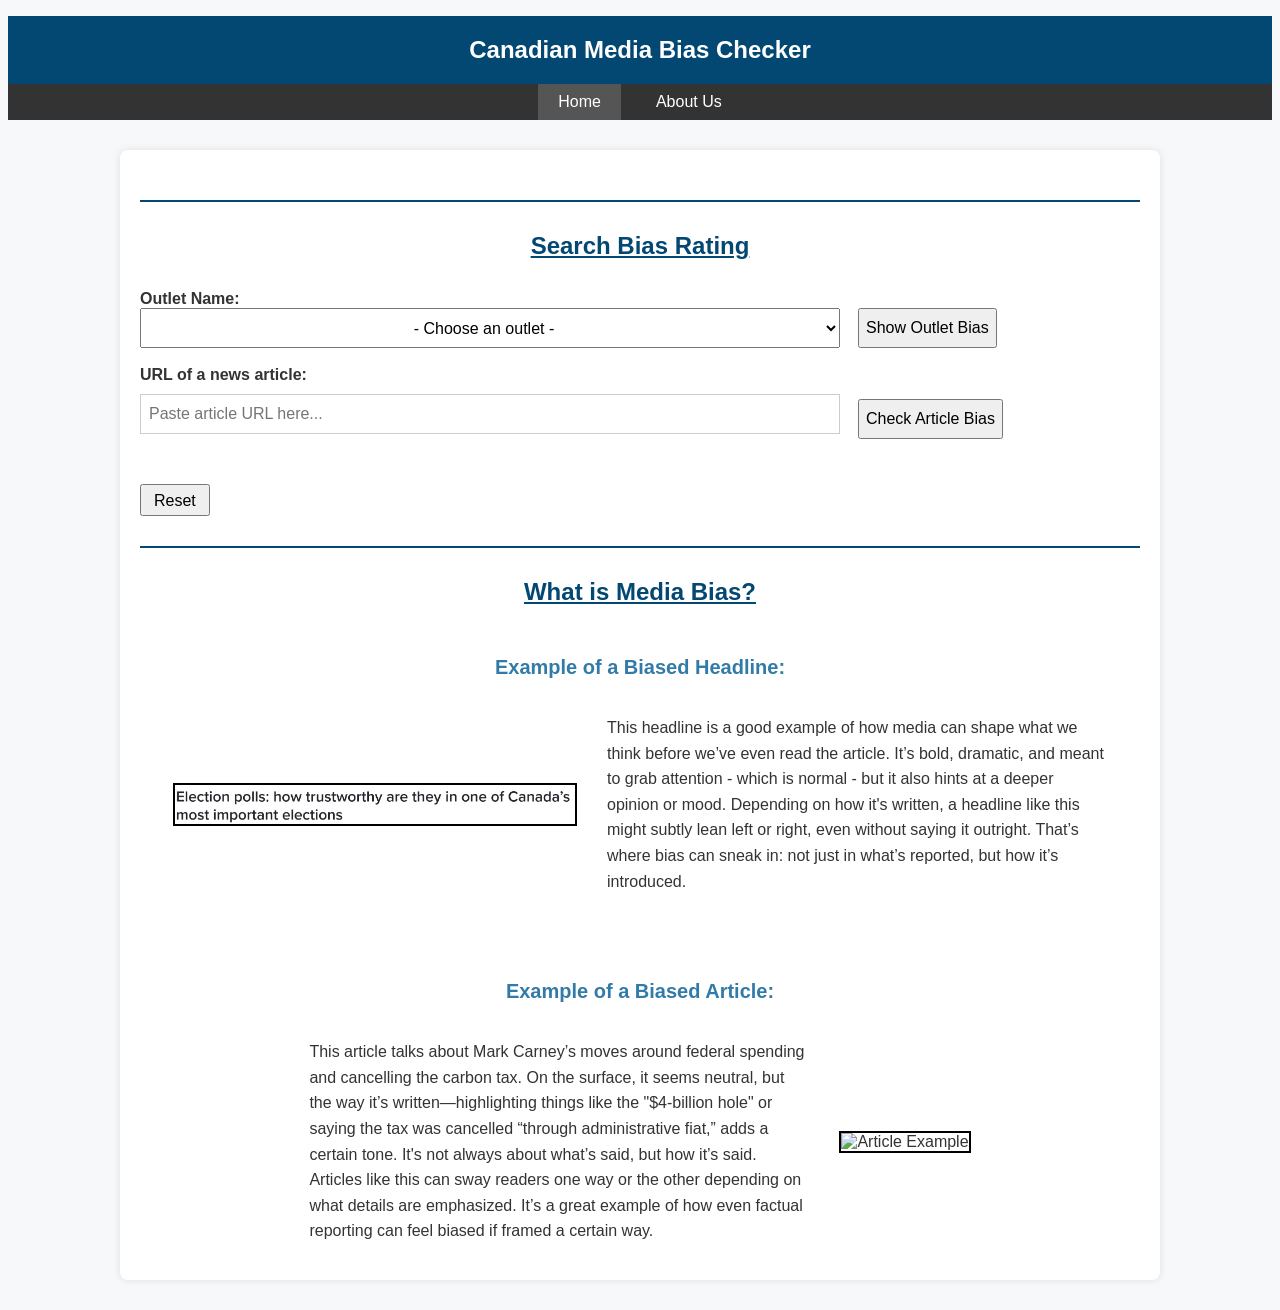
==== templates/index.html @ 25724a42 "Initialize project and add TextCNN backend + training utilities" ====
<!DOCTYPE html>
<html lang="en">
    <head>
        <meta charset="UTF-8">
        <title>Canadian Media Bias Checker</title>
        <!-- Link to external stylesheet -->
        <link rel="stylesheet" href="/static/style.css">
        <!-- Favicon for the webpage -->
        <link rel="icon" type="image/png" href="/static/favicon.png">
    </head>

<body class="body">
    <!-- Main header -->
    <h1 class="header">Canadian Media Bias Checker</h1>

    <!-- Navigation bar -->
    <nav id="main-nav"> 
        <ul>
            <li><a href="/" class="active">Home</a></li>
            <li><a href="/a">About Us</a></li>
        </ul>
    </nav>

    <div class="content">
        <!-- Search Bias Rating Section -->
        <h2 class="subheading" style="text-align: center;">Search Bias Rating</h2>

        <div class="search-section">
            <!-- Dropdown for selecting media outlet -->
            <div class="dropdown-section">
                <label><strong>Outlet Name:</strong></label>
                <div class="inline-group">
                    <select id="outletSelect">
                        <option value="">- Choose an outlet -</option>
                        <option value="Global News">Global News</option>
                        <option value="City News">City News</option>
                        <option value="The Globe and Mail">The Globe and Mail</option>
                        <option value="National Post">National Post</option>
                        <option value="Business Insider">Business Insider</option>
                        <option value="CBC News">CBC News</option>
                    </select>
                    <!-- Button to check outlet bias -->
                    <button class="small-btn" onclick="checkOutletBias()">Show Outlet Bias</button>
                </div>
            </div>
            <br>
            <!-- Input field for article URL -->
            <div class="input-field">
                <label><strong>URL of a news article:</strong></label>
                <div class="inline-group">
                    <input type="text" id="urlInput" placeholder="Paste article URL here..." />
                    <!-- Button to check article bias -->
                    <button class="small-btn" onclick="checkBias()">Check Article Bias</button>
                </div>
            </div>
        </div>
        
        <!-- Reset button -->
        <div class="reset-container">
            <button onclick="resetForm()" class="reset-button">Reset</button>
        </div>

        <!-- Results Section -->
        <div id="response-container">
            <h3 id="result-label" style="display: none;">
                Bias Rating: <span id="result" class="rating"></span>
            </h3>
            <div id="error" class="error" style="display: none;"></div>
        </div>

        <!-- Information Section: What is Media Bias? -->
        <h2 class="subheading" style="text-align: center;">What is Media Bias?</h2>

        <div class="bias-section">
            <!-- Example of a biased headline -->
            <h3 class="bias-title">Example of a Biased Headline:</h3>
            <div class="bias-pair">
                <img src="/static/Headline.png" alt="Headline Example">
                <p>
                    This headline is a good example of how media can shape what we think before we’ve even read the article. 
                    It’s bold, dramatic, and meant to grab attention - which is normal - but it also hints at a deeper opinion or mood. 
                    Depending on how it's written, a headline like this might subtly lean left or right, even without saying it outright. 
                    That’s where bias can sneak in: not just in what’s reported, but how it’s introduced.
                </p>
            </div>

            <!-- Example of a biased article -->
            <h3 class="bias-title right">Example of a Biased Article:</h3>
            <div class="bias-pair right">
                <img src="/static/Article.png" alt="Article Example">
                <p>
                    This article talks about Mark Carney’s moves around federal spending and cancelling the carbon tax. 
                    On the surface, it seems neutral, but the way it’s written—highlighting things like the "$4-billion hole" or saying the tax was cancelled “through administrative fiat,” adds a certain tone. 
                    It's not always about what’s said, but how it’s said. Articles like this can sway readers one way or the other depending on what details are emphasized. 
                    It’s a great example of how even factual reporting can feel biased if framed a certain way.
                </p>
            </div>
        </div>

    <!-- JavaScript Section -->
    <script>
        // Function to check bias of an article based on URL
        async function checkBias() {
            const urlInput = document.getElementById('urlInput');
            const url = urlInput.value.trim();
            const resultDiv = document.getElementById('result');
            const resultLabel = document.getElementById('result-label');
            const errorDiv = document.getElementById('error');
    
            // Reset result and error display
            resultLabel.style.display = "none";
            errorDiv.style.display = "none";
            resultDiv.textContent = "";
    
            // Validate URL input
            if (!url || !url.startsWith("http")) {
                errorDiv.textContent = "Please enter a valid URL (must start with http or https).";
                errorDiv.style.display = "block";
                return;
            }
    
            try {
                // Send POST request to backend
                const response = await fetch("/classify", {
                    method: "POST",
                    headers: {
                        "Content-Type": "application/json"
                    },
                    body: JSON.stringify({ url })
                });
    
                const data = await response.json();
    
                // Display result or error
                if (data.error) {
                    errorDiv.textContent = data.error;
                    errorDiv.style.display = "block";
                } else {
                    resultDiv.textContent = data.bias;
                    resultLabel.style.display = "block";
                }
    
            } catch (error) {
                errorDiv.textContent = "Could not connect to the backend server.";
                errorDiv.style.display = "block";
            }
        }
    
        // Function to check bias of a selected media outlet
        function checkOutletBias() {
            const outlet = document.getElementById('outletSelect').value;
            const resultDiv = document.getElementById('result');
            const resultLabel = document.getElementById('result-label');
            const errorDiv = document.getElementById('error');
    
            // Reset result and error display
            resultLabel.style.display = "none";
            errorDiv.style.display = "none";
            resultDiv.textContent = "";
    
            // Predefined outlet bias ratings
            const outletRatings = {
                "Global News": "Neutral",
                "City News": "Left-Neutral",
                "The Globe and Mail": "Left",
                "National Post": "Neutral",
                "Business Insider": "Left",
                "CBC News": "Left-Neutral"
            };
    
            // Validate outlet selection
            if (!outlet) {
                errorDiv.textContent = "Please select a media outlet.";
                errorDiv.style.display = "block";
                return;
            }
    
            // Display bias rating
            const rating = outletRatings[outlet] || "Unrated";
            resultDiv.textContent = rating;
            resultLabel.style.display = "block";
        }

        // Function to reset the form and clear results
        function resetForm() {
            document.getElementById('urlInput').value = "";
            document.getElementById('outletSelect').selectedIndex = 0;

            document.getElementById('result').textContent = "";
            document.getElementById('result-label').style.display = "none";

            const errorDiv = document.getElementById('error');
            errorDiv.textContent = "";
            errorDiv.style.display = "none";
        }
    </script>            

</body>
</html>
---- static/style.css ----
.body {
  font-family: Arial, sans-serif;
  background-color: #f6f8fa;
  color: #333;
}

.header {
  background-color: #024873;
  color: white;
  padding: 20px;
  text-align: center;
  margin-bottom: 0;
}

h1 {
  color: #2c3e50;
  font-size: 24px;
  text-align: center;
}

input[type="text"] {
  width: 100%;
  padding: 12px;
  font-size: 16px;
  border: 1px solid #ccc;
  margin-top: 10px;
  margin-bottom: 20px;
}

input, select {
  padding: 10px;
  font-size: 16px;
  width: 300px;
  margin-right: 10px;
}

.content {
  max-width: 1000px;
  margin: 30px auto;
  padding: 20px;
  background-color: white;
  border-radius: 8px;
  box-shadow: 0px 0px 8px rgba(0, 0, 0, 0.1);
}

button {
  cursor: pointer;
}

#result {
  margin-top: 30px;
  font-size: 18px;
  font-weight: bold;
}

.dropdown-section {
  margin-top: 30px;
}

.rating {
  text-decoration: underline;
  color: rgb(255, 213, 0);
}

#result-label {
  background-color: black;
  font-size: larger;
  color: white;
}

.error {
  color: red;
  font-weight: bold;
}

#response-container {
  text-align: center;
}

.reset-button {
  font-size: 16px;
  padding: 6px 12px;
  height: 32px;
}

.small-btn {
  font-size: 16px;
  height: 40px;
  line-height: 1;
  box-sizing: border-box;
}

#urlInput, #outletSelect {
  width: 700px;
  height: 40px;
}

#outletSelect {
  text-align: center;
}

.search-section {
  justify-content: center;
  gap: 20px;
  margin-bottom: 30px;
  flex-wrap: wrap;
}

.inline-group {
  display: flex;
  align-items: center;
  gap: 8px;
}

.inline-group select,
.inline-group input {
  height: 36px;
  font-size: 16px;
  padding: 8px;
  box-sizing: border-box;
}

/* What is bias section */
.subheading {
  margin-top: 30px;
  color: #024873;
  border-top: 2px solid #024873;
  padding-top: 30px;
  text-decoration: underline;
  font-weight: bold;
}

.bias-title {
  font-size: 20px;
  color: #327ba8;
  padding-top: 10px;
  margin-bottom: 0;
  text-align: center;
}

.bias-section {
  display: flex;
  flex-direction: column;
  gap: 40px;
}

.bias-pair {
  display: flex;
  align-items: center;
  gap: 30px;
  justify-content: center;
  margin-top: -20px;
}

.bias-pair img {
  max-width: 40%;
  height: auto;
  border: 2px solid black;
}

.bias-pair p {
  width: 50%;
  font-size: 16px;
  line-height: 1.6;
}

.bias-pair.right {
  flex-direction: row-reverse;
}

/* About Page Styling */
.paragraph {
  line-height: 1.6;
  margin-bottom: 20px;
}

.feature-list {
  margin: 15px 0 25px 20px;
}

.contact a {
  color: #024873;
  font-weight: bold;
  text-decoration: none;
}

.contact a:hover {
  text-decoration: underline;
}

.backlink a {
  display: inline-block;
  margin-top: 20px;
  text-decoration: none;
  color: #036;
  font-weight: bold;
}

.backlink a:hover {
  text-decoration: underline;
}

/* Navigation Bar */
nav#main-nav {
  background-color: #333;
  margin-bottom: 0;
  padding-bottom: 0;
}

nav#main-nav ul {
  display: flex;
  justify-content: center;
  align-items: center;
  list-style: none;
  margin: 0;
  padding: 0;
  gap: 15px;
}

nav#main-nav ul li {
  flex: 0 0 auto;
}

nav#main-nav ul li a {
  display: block;
  padding: 10px 20px;
  text-align: center;
  color: #fff;
  text-decoration: none;
  font-size: 16px;
  background-color: #333;
  line-height: 1;
}

nav#main-nav ul li a:hover {
  background-color: #e91c24;
}

nav#main-nav ul li a.active {
  background-color: #555;
}
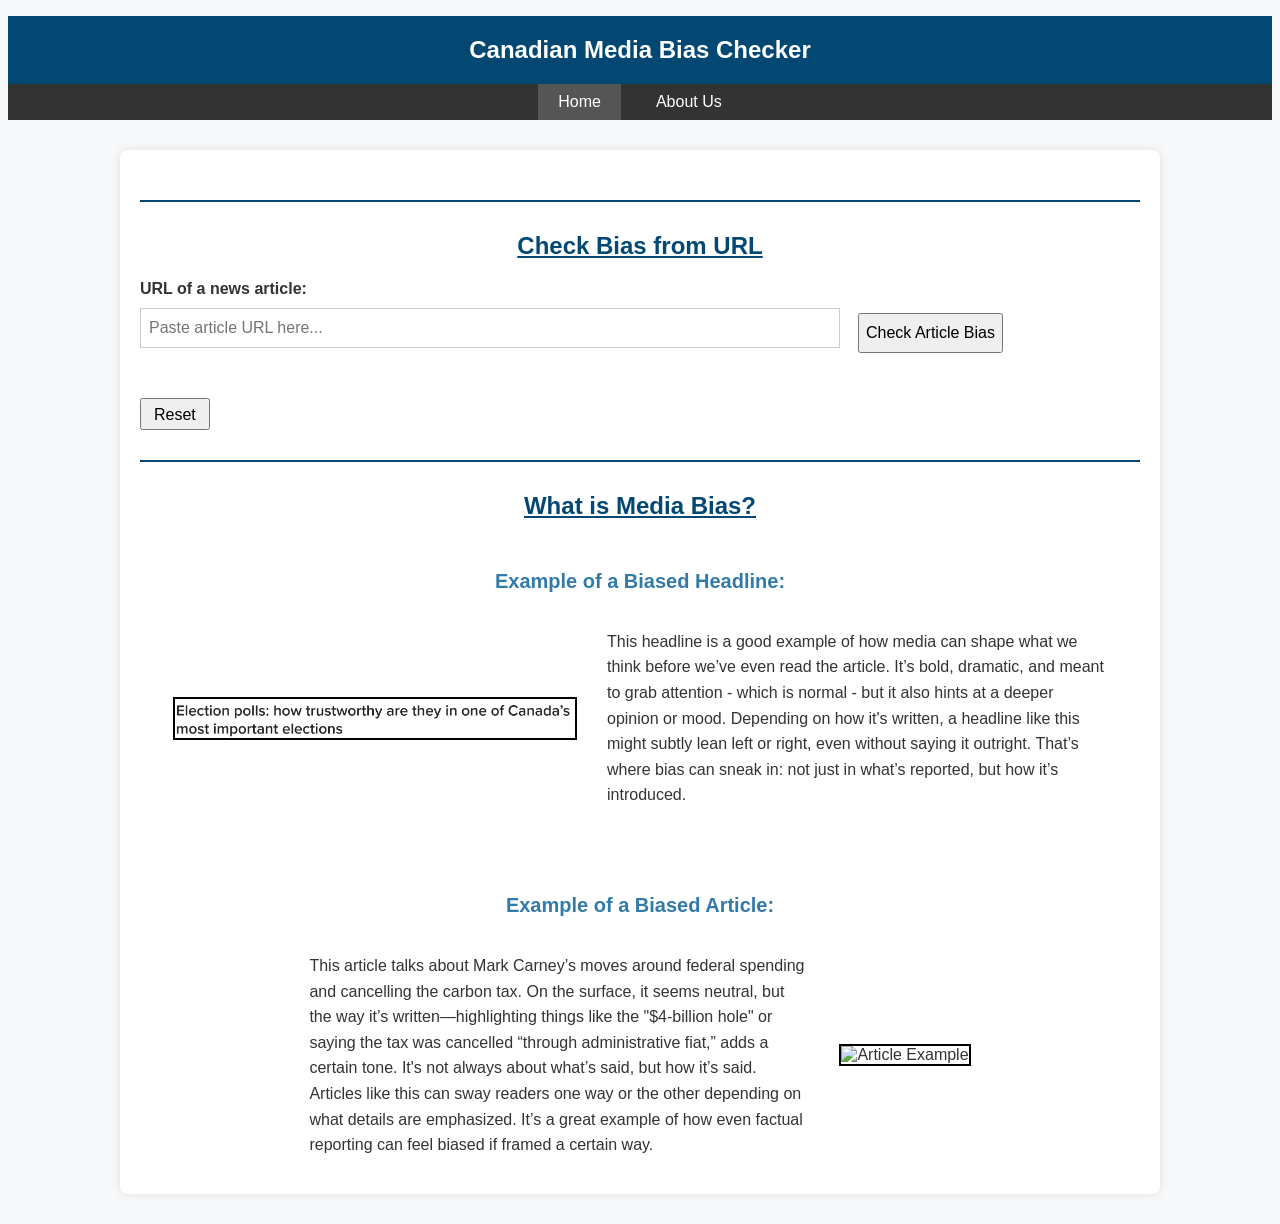
==== commit 79c1f5ac: "Update project data and scripts" ====
--- a/templates/index.html
+++ b/templates/index.html
@@ -10,10 +10,8 @@
     </head>
 
 <body class="body">
-    <!-- Main header -->
     <h1 class="header">Canadian Media Bias Checker</h1>
 
-    <!-- Navigation bar -->
     <nav id="main-nav"> 
         <ul>
             <li><a href="/" class="active">Home</a></li>
@@ -23,27 +21,9 @@
 
     <div class="content">
         <!-- Search Bias Rating Section -->
-        <h2 class="subheading" style="text-align: center;">Search Bias Rating</h2>
+        <h2 class="subheading" style="text-align: center;">Check Bias from URL</h2>
 
         <div class="search-section">
-            <!-- Dropdown for selecting media outlet -->
-            <div class="dropdown-section">
-                <label><strong>Outlet Name:</strong></label>
-                <div class="inline-group">
-                    <select id="outletSelect">
-                        <option value="">- Choose an outlet -</option>
-                        <option value="Global News">Global News</option>
-                        <option value="City News">City News</option>
-                        <option value="The Globe and Mail">The Globe and Mail</option>
-                        <option value="National Post">National Post</option>
-                        <option value="Business Insider">Business Insider</option>
-                        <option value="CBC News">CBC News</option>
-                    </select>
-                    <!-- Button to check outlet bias -->
-                    <button class="small-btn" onclick="checkOutletBias()">Show Outlet Bias</button>
-                </div>
-            </div>
-            <br>
             <!-- Input field for article URL -->
             <div class="input-field">
                 <label><strong>URL of a news article:</strong></label>
@@ -146,45 +126,9 @@
             }
         }
     
-        // Function to check bias of a selected media outlet
-        function checkOutletBias() {
-            const outlet = document.getElementById('outletSelect').value;
-            const resultDiv = document.getElementById('result');
-            const resultLabel = document.getElementById('result-label');
-            const errorDiv = document.getElementById('error');
-    
-            // Reset result and error display
-            resultLabel.style.display = "none";
-            errorDiv.style.display = "none";
-            resultDiv.textContent = "";
-    
-            // Predefined outlet bias ratings
-            const outletRatings = {
-                "Global News": "Neutral",
-                "City News": "Left-Neutral",
-                "The Globe and Mail": "Left",
-                "National Post": "Neutral",
-                "Business Insider": "Left",
-                "CBC News": "Left-Neutral"
-            };
-    
-            // Validate outlet selection
-            if (!outlet) {
-                errorDiv.textContent = "Please select a media outlet.";
-                errorDiv.style.display = "block";
-                return;
-            }
-    
-            // Display bias rating
-            const rating = outletRatings[outlet] || "Unrated";
-            resultDiv.textContent = rating;
-            resultLabel.style.display = "block";
-        }
-
         // Function to reset the form and clear results
         function resetForm() {
             document.getElementById('urlInput').value = "";
-            document.getElementById('outletSelect').selectedIndex = 0;
 
             document.getElementById('result').textContent = "";
             document.getElementById('result-label').style.display = "none";
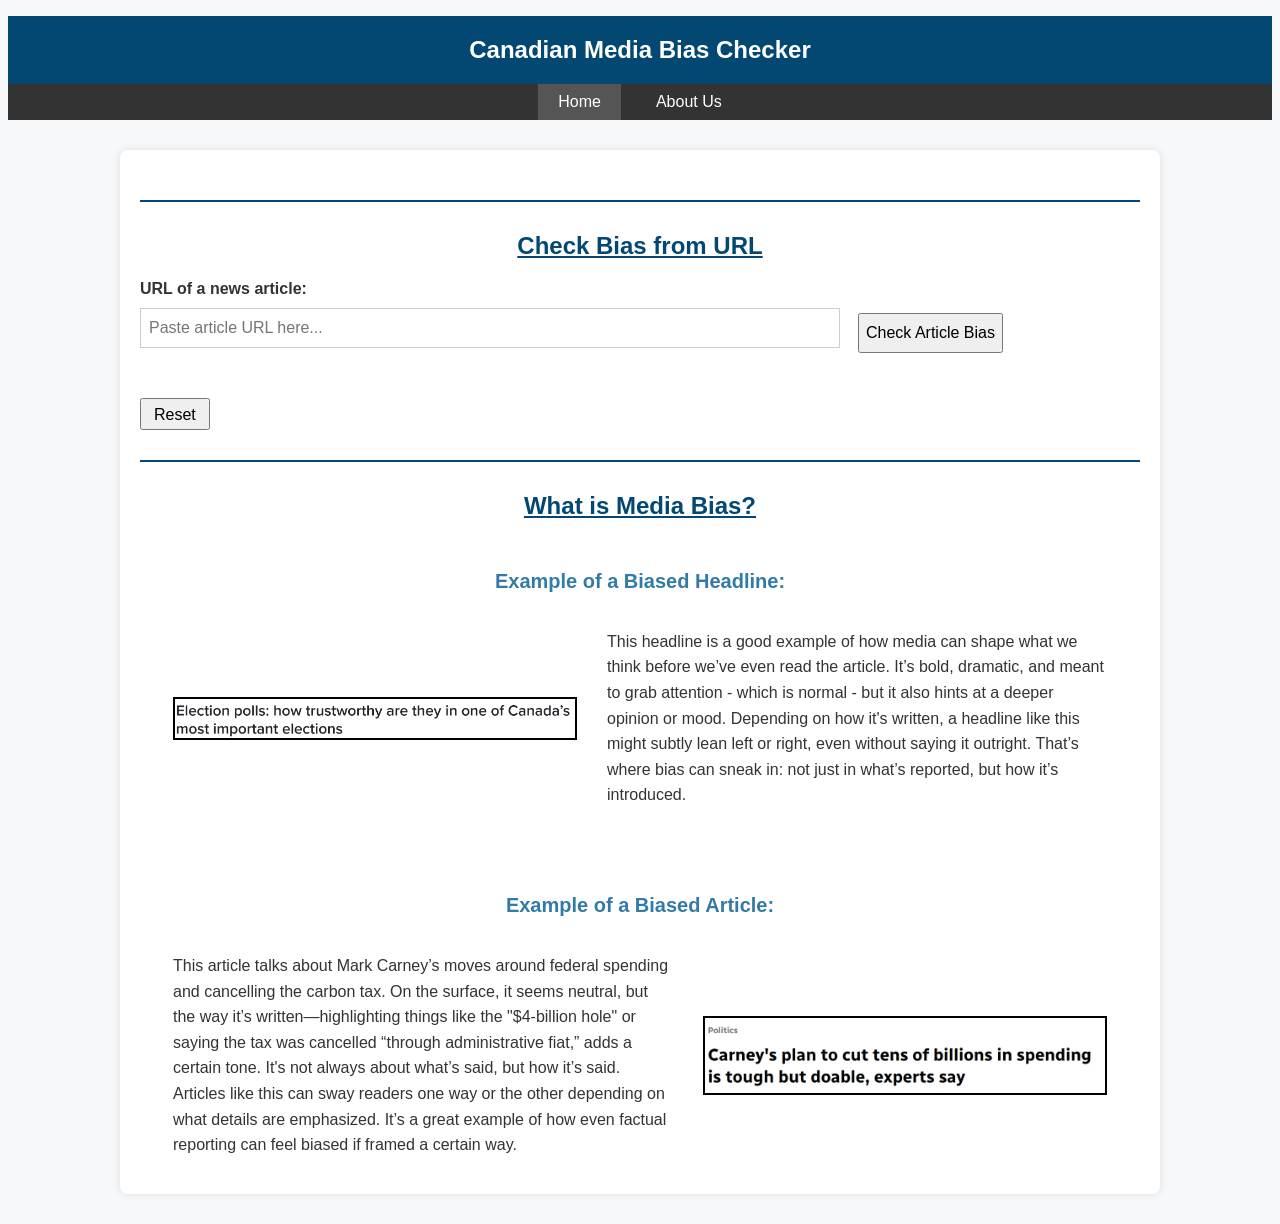
==== commit 12249d56: "Integrate BABE dataset, balance splits, and simplify quickstart" ====
--- a/templates/index.html
+++ b/templates/index.html
@@ -35,12 +35,10 @@
             </div>
         </div>
         
-        <!-- Reset button -->
         <div class="reset-container">
             <button onclick="resetForm()" class="reset-button">Reset</button>
         </div>
 
-        <!-- Results Section -->
         <div id="response-container">
             <h3 id="result-label" style="display: none;">
                 Bias Rating: <span id="result" class="rating"></span>
@@ -48,14 +46,12 @@
             <div id="error" class="error" style="display: none;"></div>
         </div>
 
-        <!-- Information Section: What is Media Bias? -->
         <h2 class="subheading" style="text-align: center;">What is Media Bias?</h2>
 
         <div class="bias-section">
-            <!-- Example of a biased headline -->
             <h3 class="bias-title">Example of a Biased Headline:</h3>
             <div class="bias-pair">
-                <img src="/static/Headline.png" alt="Headline Example">
+                <img src="/static/Headline.png" alt="Article title election polls: how trustworthy are they in one of Canadas most important elections?">
                 <p>
                     This headline is a good example of how media can shape what we think before we’ve even read the article. 
                     It’s bold, dramatic, and meant to grab attention - which is normal - but it also hints at a deeper opinion or mood. 
@@ -64,10 +60,9 @@
                 </p>
             </div>
 
-            <!-- Example of a biased article -->
             <h3 class="bias-title right">Example of a Biased Article:</h3>
             <div class="bias-pair right">
-                <img src="/static/Article.png" alt="Article Example">
+                <img src="/static/Article.png" alt="Article title Carneys plan to cut tens of billions in spending is tough but doable, experts say">
                 <p>
                     This article talks about Mark Carney’s moves around federal spending and cancelling the carbon tax. 
                     On the surface, it seems neutral, but the way it’s written—highlighting things like the "$4-billion hole" or saying the tax was cancelled “through administrative fiat,” adds a certain tone. 
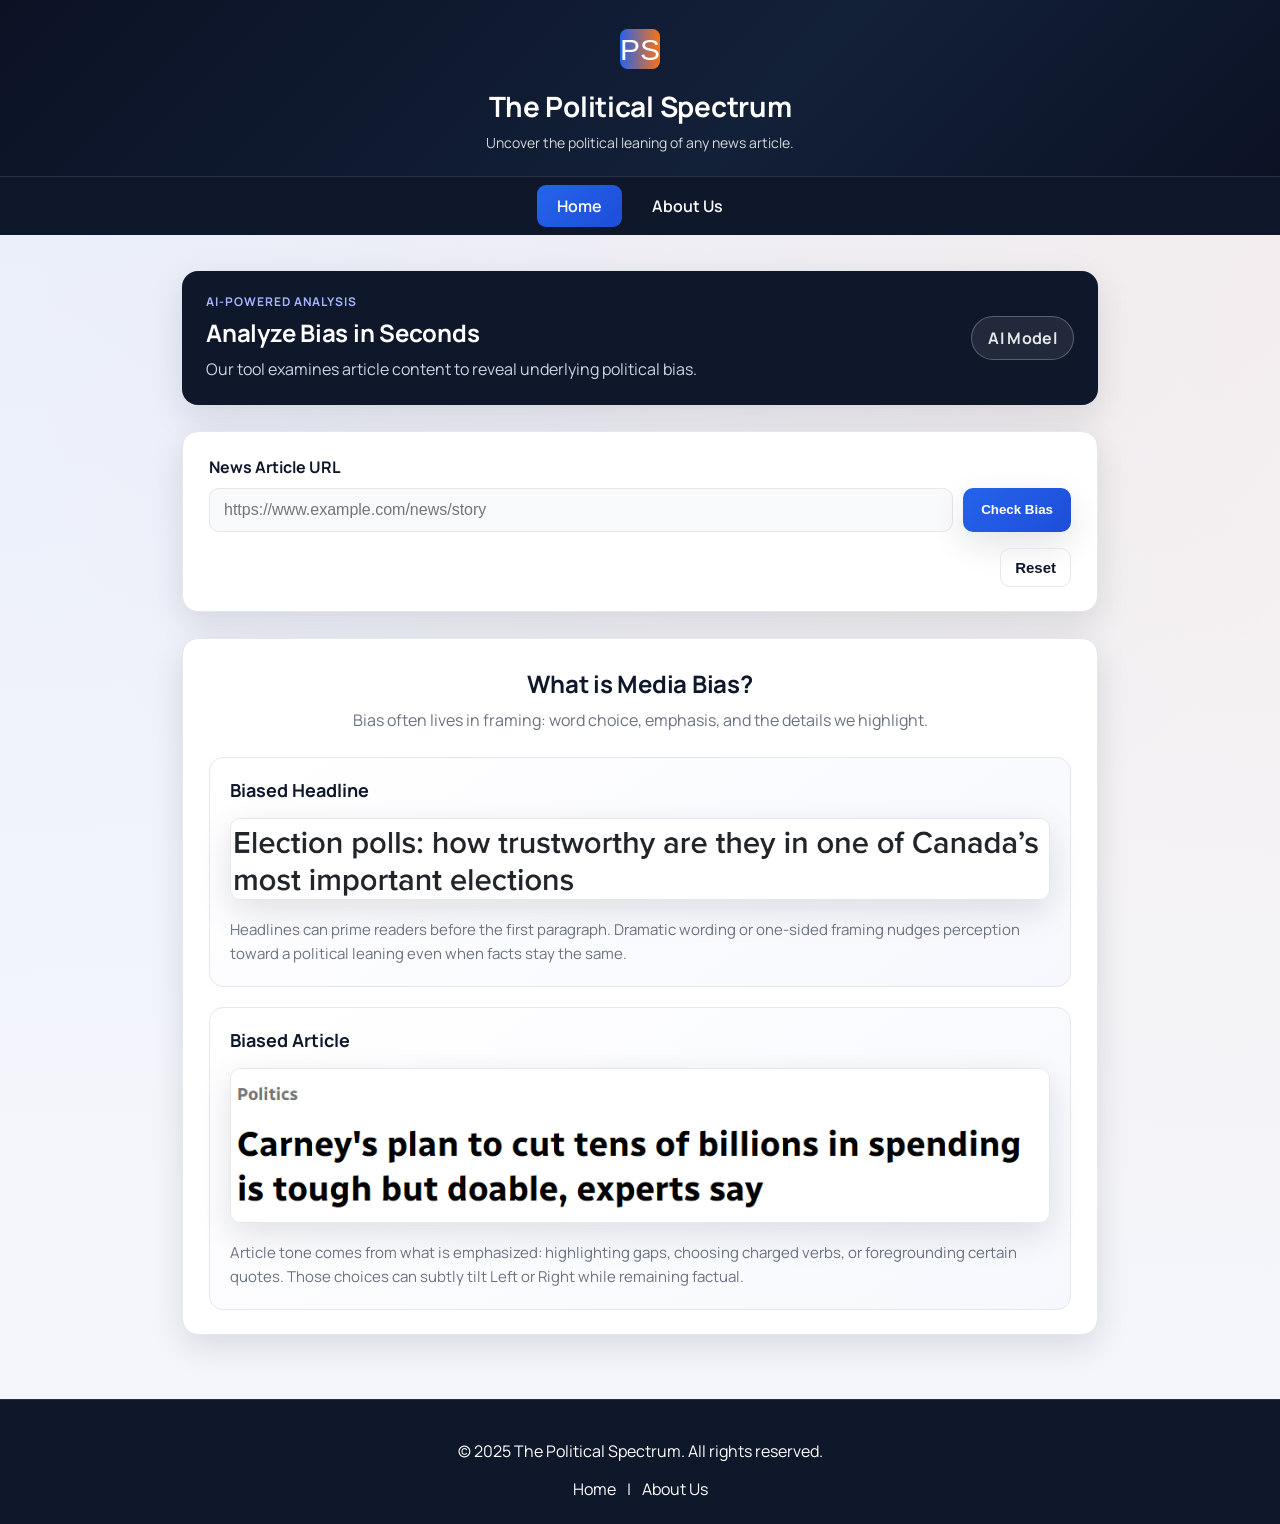
==== commit e2ca9206: "Update UI styling and add latest metrics" ====
--- a/templates/index.html
+++ b/templates/index.html
@@ -2,15 +2,19 @@
 <html lang="en">
     <head>
         <meta charset="UTF-8">
-        <title>Canadian Media Bias Checker</title>
-        <!-- Link to external stylesheet -->
+        <title>The Political Spectrum</title>
         <link rel="stylesheet" href="/static/style.css">
-        <!-- Favicon for the webpage -->
-        <link rel="icon" type="image/png" href="/static/favicon.png">
+        <link rel="icon" type="image/svg+xml" href="/static/logo.svg">
     </head>
 
 <body class="body">
-    <h1 class="header">Canadian Media Bias Checker</h1>
+    <header class="header">
+        <a href="/">
+            <img src="/static/logo.svg" alt="The Political Spectrum Logo" class="logo">
+        </a>
+        <h1 class="page-title">The Political Spectrum</h1>
+        <p class="tagline">Uncover the political leaning of any news article.</p>
+    </header>
 
     <nav id="main-nav"> 
         <ul>
@@ -19,120 +23,145 @@
         </ul>
     </nav>
 
-    <div class="content">
-        <!-- Search Bias Rating Section -->
-        <h2 class="subheading" style="text-align: center;">Check Bias from URL</h2>
+    <main class="content">
+        <section class="hero">
+            <div>
+                <p class="kicker">AI-Powered Analysis</p>
+                <h2 class="subheading">Analyze Bias in Seconds</h2>
+                <p class="lede">Our tool examines article content to reveal underlying political bias.</p>
+            </div>
+            <div class="pill">AI Model</div>
+        </section>
 
-        <div class="search-section">
-            <!-- Input field for article URL -->
+        <section class="panel">
             <div class="input-field">
-                <label><strong>URL of a news article:</strong></label>
+                <label class="field-label">News Article URL</label>
                 <div class="inline-group">
-                    <input type="text" id="urlInput" placeholder="Paste article URL here..." />
-                    <!-- Button to check article bias -->
-                    <button class="small-btn" onclick="checkBias()">Check Article Bias</button>
+                    <input type="text" id="urlInput" placeholder="https://www.example.com/news/story" aria-label="News article URL" />
+                    <button class="primary-btn small-btn" onclick="checkBias()">Check Bias</button>
                 </div>
             </div>
-        </div>
-        
-        <div class="reset-container">
-            <button onclick="resetForm()" class="reset-button">Reset</button>
-        </div>
 
-        <div id="response-container">
-            <h3 id="result-label" style="display: none;">
-                Bias Rating: <span id="result" class="rating"></span>
-            </h3>
-            <div id="error" class="error" style="display: none;"></div>
-        </div>
+            <div id="loader" class="loader is-hidden"></div>
 
-        <h2 class="subheading" style="text-align: center;">What is Media Bias?</h2>
+            <div id="response-container" class="is-hidden">
+                <div id="error" class="error is-hidden"></div>
+                <div id="result-display" class="is-hidden">
+                    <h3 class="result-title">Analysis Complete</h3>
+                    <p class="article-title"><strong>Article:</strong> <span id="articleTitle"></span></p>
+                    <div class="bias-rating">
+                        <p class="rating-label">Bias Rating:</p>
+                        <p id="result" class="rating"></p>
+                    </div>
+                </div>
+            </div>
+            <div class="actions">
+                <button onclick="resetForm()" class="ghost-btn reset-button">Reset</button>
+            </div>
+        </section>
 
-        <div class="bias-section">
-            <h3 class="bias-title">Example of a Biased Headline:</h3>
-            <div class="bias-pair">
-                <img src="/static/Headline.png" alt="Article title election polls: how trustworthy are they in one of Canadas most important elections?">
-                <p>
-                    This headline is a good example of how media can shape what we think before we’ve even read the article. 
-                    It’s bold, dramatic, and meant to grab attention - which is normal - but it also hints at a deeper opinion or mood. 
-                    Depending on how it's written, a headline like this might subtly lean left or right, even without saying it outright. 
-                    That’s where bias can sneak in: not just in what’s reported, but how it’s introduced.
-                </p>
+        <section class="panel">
+            <div class="section-header">
+                <h2 class="subheading centered">What is Media Bias?</h2>
+                <p class="lede">Bias often lives in framing: word choice, emphasis, and the details we highlight.</p>
             </div>
 
-            <h3 class="bias-title right">Example of a Biased Article:</h3>
-            <div class="bias-pair right">
-                <img src="/static/Article.png" alt="Article title Carneys plan to cut tens of billions in spending is tough but doable, experts say">
-                <p>
-                    This article talks about Mark Carney’s moves around federal spending and cancelling the carbon tax. 
-                    On the surface, it seems neutral, but the way it’s written—highlighting things like the "$4-billion hole" or saying the tax was cancelled “through administrative fiat,” adds a certain tone. 
-                    It's not always about what’s said, but how it’s said. Articles like this can sway readers one way or the other depending on what details are emphasized. 
-                    It’s a great example of how even factual reporting can feel biased if framed a certain way.
-                </p>
+            <div class="bias-section">
+                <div class="bias-card">
+                    <h3 class="bias-title">Biased Headline</h3>
+                    <div class="bias-pair">
+                        <img src="/static/Headline.png" alt="Example headline about election polls and their trustworthiness">
+                        <p>
+                            Headlines can prime readers before the first paragraph. Dramatic wording or one-sided framing
+                            nudges perception toward a political leaning even when facts stay the same.
+                        </p>
+                    </div>
+                </div>
+
+                <div class="bias-card">
+                    <h3 class="bias-title">Biased Article</h3>
+                    <div class="bias-pair right">
+                        <img src="/static/Article.png" alt="Example article about budget cuts and carbon tax decisions">
+                        <p>
+                            Article tone comes from what is emphasized: highlighting gaps, choosing charged verbs, or
+                            foregrounding certain quotes. Those choices can subtly tilt Left or Right while remaining factual.
+                        </p>
+                    </div>
+                </div>
             </div>
-        </div>
+        </section>
+    </main>
 
-    <!-- JavaScript Section -->
+    <footer class="footer">
+        <p>&copy; 2025 The Political Spectrum. All rights reserved.</p>
+        <nav class="footer-nav">
+            <a href="/">Home</a> | <a href="/a">About Us</a>
+        </nav>
+    </footer>
+
     <script>
-        // Function to check bias of an article based on URL
         async function checkBias() {
             const urlInput = document.getElementById('urlInput');
             const url = urlInput.value.trim();
-            const resultDiv = document.getElementById('result');
-            const resultLabel = document.getElementById('result-label');
+            const loader = document.getElementById('loader');
+            const responseContainer = document.getElementById('response-container');
             const errorDiv = document.getElementById('error');
-    
-            // Reset result and error display
-            resultLabel.style.display = "none";
-            errorDiv.style.display = "none";
-            resultDiv.textContent = "";
-    
-            // Validate URL input
+            const resultDisplay = document.getElementById('result-display');
+            const articleTitle = document.getElementById('articleTitle');
+            const result = document.getElementById('result');
+
+            // Reset previous results and errors
+            errorDiv.classList.add('is-hidden');
+            resultDisplay.classList.add('is-hidden');
+            responseContainer.classList.add('is-hidden');
+            loader.classList.remove('is-hidden');
+
             if (!url || !url.startsWith("http")) {
                 errorDiv.textContent = "Please enter a valid URL (must start with http or https).";
-                errorDiv.style.display = "block";
+                errorDiv.classList.remove('is-hidden');
+                responseContainer.classList.remove('is-hidden');
+                loader.classList.add('is-hidden');
                 return;
             }
-    
+
             try {
-                // Send POST request to backend
                 const response = await fetch("/classify", {
                     method: "POST",
-                    headers: {
-                        "Content-Type": "application/json"
-                    },
+                    headers: { "Content-Type": "application/json" },
                     body: JSON.stringify({ url })
                 });
-    
+
                 const data = await response.json();
-    
-                // Display result or error
+
+                loader.classList.add('is-hidden');
+                responseContainer.classList.remove('is-hidden');
+
                 if (data.error) {
                     errorDiv.textContent = data.error;
-                    errorDiv.style.display = "block";
+                    errorDiv.classList.remove('is-hidden');
                 } else {
-                    resultDiv.textContent = data.bias;
-                    resultLabel.style.display = "block";
+                    articleTitle.textContent = data.title;
+                    result.textContent = data.bias;
+                    result.className = `rating ${data.bias.toLowerCase()}`;
+                    resultDisplay.classList.remove('is-hidden');
                 }
-    
+
             } catch (error) {
+                loader.classList.add('is-hidden');
+                responseContainer.classList.remove('is-hidden');
                 errorDiv.textContent = "Could not connect to the backend server.";
-                errorDiv.style.display = "block";
+                errorDiv.classList.remove('is-hidden');
             }
         }
-    
-        // Function to reset the form and clear results
+
         function resetForm() {
             document.getElementById('urlInput').value = "";
-
-            document.getElementById('result').textContent = "";
-            document.getElementById('result-label').style.display = "none";
-
-            const errorDiv = document.getElementById('error');
-            errorDiv.textContent = "";
-            errorDiv.style.display = "none";
+            document.getElementById('response-container').classList.add('is-hidden');
+            document.getElementById('error').classList.add('is-hidden');
+            document.getElementById('result-display').classList.add('is-hidden');
+            document.getElementById('loader').classList.add('is-hidden');
         }
-    </script>            
+    </script>
 
 </body>
 </html>
--- a/static/style.css
+++ b/static/style.css
@@ -1,210 +1,82 @@
+@import url('https://fonts.googleapis.com/css2?family=Manrope:wght@400;500;600;700&display=swap');
+
+:root {
+  --navy: #0f172a;
+  --blue: #2563eb;
+  --accent: #f97316;
+  --paper: #f4f6fb;
+  --card: #ffffff;
+  --ink: #1f2937;
+  --muted: #6b7280;
+  --border: #e5e7eb;
+  --shadow: 0 12px 34px rgba(15, 23, 42, 0.12);
+  --radius-lg: 16px;
+  --radius-md: 12px;
+
+  /* Bias colors */
+  --left-bg: #eef2ff;
+  --left-text: #4338ca;
+  --right-bg: #fef2f2;
+  --right-text: #b91c1c;
+  --neutral-bg: #f3f4f6;
+  --neutral-text: #1f2937;
+}
+
+* {
+  box-sizing: border-box;
+}
+
 .body {
-  font-family: Arial, sans-serif;
-  background-color: #f6f8fa;
-  color: #333;
+  margin: 0;
+  font-family: 'Manrope', 'Segoe UI', sans-serif;
+  color: var(--ink);
+  background: radial-gradient(120% 80% at 0% 0%, rgba(37, 99, 235, 0.06), transparent),
+              radial-gradient(100% 70% at 100% 20%, rgba(249, 115, 22, 0.06), transparent),
+              var(--paper);
+  display: flex;
+  flex-direction: column;
+  min-height: 100vh;
 }
 
 .header {
-  background-color: #024873;
-  color: white;
-  padding: 20px;
   text-align: center;
-  margin-bottom: 0;
-}
-
-h1 {
-  color: #2c3e50;
-  font-size: 24px;
-  text-align: center;
-}
-
-input[type="text"] {
-  width: 100%;
-  padding: 12px;
-  font-size: 16px;
-  border: 1px solid #ccc;
-  margin-top: 10px;
-  margin-bottom: 20px;
-}
-
-input, select {
-  padding: 10px;
-  font-size: 16px;
-  width: 300px;
-  margin-right: 10px;
-}
-
-.content {
-  max-width: 1000px;
-  margin: 30px auto;
-  padding: 20px;
-  background-color: white;
-  border-radius: 8px;
-  box-shadow: 0px 0px 8px rgba(0, 0, 0, 0.1);
-}
-
-button {
-  cursor: pointer;
-}
-
-#result {
-  margin-top: 30px;
-  font-size: 18px;
-  font-weight: bold;
-}
-
-.dropdown-section {
-  margin-top: 30px;
-}
-
-.rating {
-  text-decoration: underline;
-  color: rgb(255, 213, 0);
-}
-
-#result-label {
-  background-color: black;
-  font-size: larger;
-  color: white;
-}
-
-.error {
-  color: red;
-  font-weight: bold;
-}
-
-#response-container {
-  text-align: center;
-}
-
-.reset-button {
-  font-size: 16px;
-  padding: 6px 12px;
-  height: 32px;
-}
-
-.small-btn {
-  font-size: 16px;
-  height: 40px;
-  line-height: 1;
-  box-sizing: border-box;
-}
-
-#urlInput, #outletSelect {
-  width: 700px;
-  height: 40px;
-}
-
-#outletSelect {
-  text-align: center;
-}
-
-.search-section {
-  justify-content: center;
-  gap: 20px;
-  margin-bottom: 30px;
-  flex-wrap: wrap;
-}
-
-.inline-group {
-  display: flex;
+  padding: 24px 20px;
+  background: linear-gradient(135deg, #0b1224 0%, #122038 60%, #0b1224 100%);
+  color: #fff;
+  display: flex;
+  flex-direction: column;
   align-items: center;
   gap: 8px;
 }
 
-.inline-group select,
-.inline-group input {
-  height: 36px;
-  font-size: 16px;
-  padding: 8px;
-  box-sizing: border-box;
-}
-
-/* What is bias section */
-.subheading {
-  margin-top: 30px;
-  color: #024873;
-  border-top: 2px solid #024873;
-  padding-top: 30px;
-  text-decoration: underline;
-  font-weight: bold;
-}
-
-.bias-title {
-  font-size: 20px;
-  color: #327ba8;
-  padding-top: 10px;
-  margin-bottom: 0;
-  text-align: center;
-}
-
-.bias-section {
-  display: flex;
-  flex-direction: column;
-  gap: 40px;
-}
-
-.bias-pair {
-  display: flex;
-  align-items: center;
-  gap: 30px;
-  justify-content: center;
-  margin-top: -20px;
-}
-
-.bias-pair img {
-  max-width: 40%;
-  height: auto;
-  border: 2px solid black;
-}
-
-.bias-pair p {
-  width: 50%;
-  font-size: 16px;
-  line-height: 1.6;
-}
-
-.bias-pair.right {
-  flex-direction: row-reverse;
-}
-
-/* About Page Styling */
-.paragraph {
-  line-height: 1.6;
-  margin-bottom: 20px;
-}
-
-.feature-list {
-  margin: 15px 0 25px 20px;
-}
-
-.contact a {
-  color: #024873;
-  font-weight: bold;
-  text-decoration: none;
-}
-
-.contact a:hover {
-  text-decoration: underline;
-}
-
-.backlink a {
-  display: inline-block;
-  margin-top: 20px;
-  text-decoration: none;
-  color: #036;
-  font-weight: bold;
-}
-
-.backlink a:hover {
-  text-decoration: underline;
-}
-
-/* Navigation Bar */
+.logo {
+    width: 50px;
+    height: 50px;
+    transition: transform 0.2s ease-in-out;
+}
+
+.logo:hover {
+    transform: scale(1.1);
+}
+
+.page-title {
+  margin: 0;
+  font-size: 28px;
+  letter-spacing: -0.01em;
+  color: #fff;
+}
+
+.tagline {
+  margin: 0;
+  max-width: 720px;
+  color: rgba(255, 255, 255, 0.82);
+  font-size: 14px;
+}
+
 nav#main-nav {
-  background-color: #333;
-  margin-bottom: 0;
-  padding-bottom: 0;
+  background-color: #0f172a;
+  padding: 0 20px;
+  border-top: 1px solid rgba(255, 255, 255, 0.1);
 }
 
 nav#main-nav ul {
@@ -213,29 +85,436 @@
   align-items: center;
   list-style: none;
   margin: 0;
-  padding: 0;
-  gap: 15px;
-}
-
-nav#main-nav ul li {
-  flex: 0 0 auto;
+  padding: 8px 0;
+  gap: 10px;
 }
 
 nav#main-nav ul li a {
   display: block;
   padding: 10px 20px;
+  color: #fff;
+  text-decoration: none;
+  font-weight: 600;
+  border-radius: 9px;
+  transition: all 0.2s ease;
+}
+
+nav#main-nav ul li a:hover {
+  background-color: rgba(255, 255, 255, 0.16);
+}
+
+nav#main-nav ul li a.active {
+  background: linear-gradient(135deg, #2563eb, #1d4ed8);
+  color: #fff;
+}
+
+.content {
+  max-width: 960px;
+  margin: 36px auto 64px;
+  padding: 0 22px;
+  flex: 1;
+}
+
+.hero {
+  display: flex;
+  align-items: center;
+  justify-content: space-between;
+  gap: 24px;
+  padding: 22px 24px;
+  background: #0f172a;
+  color: #e5e7eb;
+  border-radius: var(--radius-lg);
+  box-shadow: var(--shadow);
+}
+
+.kicker {
+  color: #a5b4fc;
+  font-weight: 700;
+  text-transform: uppercase;
+  letter-spacing: 0.08em;
+  margin: 0 0 6px;
+  font-size: 12px;
+}
+
+.subheading {
+  margin: 4px 0 8px;
+  color: var(--navy);
+  font-size: 24px;
+  letter-spacing: -0.01em;
+  text-decoration: none;
+}
+
+.centered {
   text-align: center;
-  color: #fff;
+}
+
+.lede {
+  margin: 0;
+  color: var(--muted);
+  line-height: 1.6;
+}
+
+.hero .subheading {
+  color: #fff;
+}
+
+.hero .lede {
+  color: #cbd5e1;
+}
+
+.pill {
+  background: rgba(255, 255, 255, 0.08);
+  color: #e5e7eb;
+  border-radius: 999px;
+  padding: 10px 16px;
+  font-weight: 700;
+  letter-spacing: 0.02em;
+  border: 1px solid rgba(255, 255, 255, 0.25);
+  white-space: nowrap;
+}
+
+.panel {
+  background: var(--card);
+  border-radius: 16px;
+  padding: 24px 26px;
+  margin-top: 26px;
+  border: 1px solid var(--border);
+  box-shadow: var(--shadow);
+}
+
+h1, h2, h3 {
+  color: var(--navy);
+  margin: 0;
+}
+
+a {
+  color: var(--blue);
   text-decoration: none;
+}
+
+a:hover {
+  color: #1d4ed8;
+  text-decoration: underline;
+}
+
+.input-field {
+  display: flex;
+  flex-direction: column;
+  gap: 10px;
+}
+
+.field-label {
+  font-weight: 700;
+  color: var(--navy);
+}
+
+.inline-group {
+  display: flex;
+  align-items: center;
+  gap: 10px;
+  flex-wrap: wrap;
+}
+
+input[type="text"] {
+  flex: 1;
+  min-width: 260px;
+  padding: 12px 14px;
   font-size: 16px;
-  background-color: #333;
+  border: 1px solid var(--border);
+  border-radius: 10px;
+  background: #f8fafc;
+  transition: border-color 0.2s ease, box-shadow 0.2s ease;
+}
+
+input[type="text"]:focus {
+  outline: none;
+  border-color: var(--blue);
+  box-shadow: 0 0 0 3px rgba(37, 99, 235, 0.2);
+}
+
+button {
+  border: none;
+  cursor: pointer;
+  font-weight: 700;
+  transition: transform 0.1s ease, box-shadow 0.2s ease, background-color 0.2s ease;
+}
+
+.primary-btn {
+  background: linear-gradient(135deg, #2563eb, #1d4ed8);
+  color: #fff;
+  padding: 11px 18px;
+  border-radius: 10px;
+  box-shadow: var(--shadow);
+}
+
+.primary-btn:hover {
+  transform: translateY(-1px);
+}
+
+.ghost-btn {
+  background: transparent;
+  color: var(--navy);
+  padding: 10px 14px;
+  border-radius: 10px;
+  border: 1px solid var(--border);
+}
+
+.ghost-btn:hover {
+  border-color: var(--navy);
+}
+
+.small-btn {
+  height: 44px;
   line-height: 1;
 }
 
-nav#main-nav ul li a:hover {
-  background-color: #e91c24;
-}
-
-nav#main-nav ul li a.active {
-  background-color: #555;
-}
+.reset-button {
+  font-size: 15px;
+}
+
+.actions {
+  display: flex;
+  justify-content: flex-end;
+  margin-top: 16px;
+}
+
+.loader {
+  border: 4px solid #f3f3f3;
+  border-top: 4px solid var(--blue);
+  border-radius: 50%;
+  width: 40px;
+  height: 40px;
+  animation: spin 1s linear infinite;
+  margin: 20px auto;
+}
+
+@keyframes spin {
+  0% { transform: rotate(0deg); }
+  100% { transform: rotate(360deg); }
+}
+
+#response-container {
+  margin-top: 18px;
+  padding: 16px;
+  border-radius: 12px;
+  background-color: #f8fafc;
+  border: 1px solid var(--border);
+}
+
+#result-display {
+    text-align: center;
+}
+
+.result-title {
+  margin: 0 0 12px;
+  font-size: 20px;
+}
+
+.article-title {
+    margin: 0 0 12px;
+    color: var(--muted);
+}
+
+.bias-rating {
+    display: flex;
+    justify-content: center;
+    align-items: center;
+    gap: 12px;
+}
+
+.rating-label {
+    font-weight: 700;
+    color: var(--navy);
+}
+
+.rating {
+  font-weight: 700;
+  padding: 8px 16px;
+  border-radius: 8px;
+  text-transform: uppercase;
+  letter-spacing: 0.05em;
+  font-size: 16px;
+}
+
+.rating.left {
+    background-color: var(--left-bg);
+    color: var(--left-text);
+}
+
+.rating.right {
+    background-color: var(--right-bg);
+    color: var(--right-text);
+}
+
+.rating.neutral {
+    background-color: var(--neutral-bg);
+    color: var(--neutral-text);
+}
+
+.error {
+  color: #b91c1c;
+  font-weight: 700;
+  margin-top: 10px;
+  text-align: center;
+  background-color: #fef2f2;
+  padding: 12px;
+  border-radius: 8px;
+  border: 1px solid #fecaca;
+}
+
+.is-hidden {
+  display: none !important;
+}
+
+.section-header {
+  text-align: center;
+  margin-bottom: 24px;
+}
+
+.bias-section {
+  display: grid;
+  gap: 20px;
+}
+
+.bias-card {
+  background: linear-gradient(145deg, #ffffff, #f6f8fd);
+  border: 1px solid var(--border);
+  border-radius: 14px;
+  padding: 20px;
+}
+
+.bias-title {
+  font-size: 18px;
+  color: var(--navy);
+  margin: 0 0 16px;
+}
+
+.bias-pair {
+  display: flex;
+  align-items: flex-start;
+  gap: 18px;
+  flex-wrap: wrap;
+}
+
+.bias-pair img {
+  flex: 0 0 320px;
+  max-width: 100%;
+  border-radius: 10px;
+  border: 1px solid var(--border);
+  box-shadow: var(--shadow);
+}
+
+.bias-pair p {
+  flex: 1;
+  min-width: 260px;
+  font-size: 15px;
+  line-height: 1.6;
+  color: var(--muted);
+  margin: 0;
+}
+
+.bias-pair.right {
+  flex-direction: row-reverse;
+}
+
+.paragraph {
+  line-height: 1.6;
+  margin: 0 0 16px;
+  color: var(--muted);
+}
+
+.contact a {
+  color: var(--blue);
+  font-weight: 700;
+}
+
+.tab-container {
+  margin-top: 14px;
+  padding: 16px;
+  border: 1px solid var(--border);
+  border-radius: 14px;
+  background-color: #f8fafc;
+}
+
+.tab-buttons {
+  display: flex;
+  gap: 10px;
+  margin-bottom: 12px;
+  flex-wrap: wrap;
+  justify-content: center;
+}
+
+.tab-btn {
+  padding: 10px 14px;
+  border-radius: 10px;
+  border: 1px solid var(--border);
+  background-color: #fff;
+  cursor: pointer;
+  font-weight: 700;
+  color: var(--navy);
+  min-width: 110px;
+}
+
+.tab-btn.active,
+.tab-btn:hover {
+  background-color: var(--navy);
+  color: #fff;
+}
+
+.tab-content {
+  display: none;
+  animation: fadeIn 0.2s ease-in;
+}
+
+.tab-content.active {
+  display: block;
+}
+
+@keyframes fadeIn {
+  from { opacity: 0; }
+  to { opacity: 1; }
+}
+
+.footer {
+    background-color: #0f172a;
+    color: #fff;
+    padding: 24px 20px;
+    text-align: center;
+    margin-top: auto;
+    border-top: 1px solid rgba(255, 255, 255, 0.1);
+}
+
+.footer-nav a {
+    color: #fff;
+    text-decoration: none;
+    margin: 0 8px;
+}
+
+.footer-nav a:hover {
+    text-decoration: underline;
+}
+
+@media (max-width: 768px) {
+  .hero {
+    flex-direction: column;
+    align-items: flex-start;
+    text-align: center;
+  }
+
+  .pill {
+    align-self: center;
+  }
+
+  nav#main-nav ul {
+    flex-wrap: wrap;
+  }
+
+  .bias-pair {
+      flex-direction: column;
+      align-items: center;
+  }
+
+  .bias-pair.right {
+      flex-direction: column;
+  }
+}
